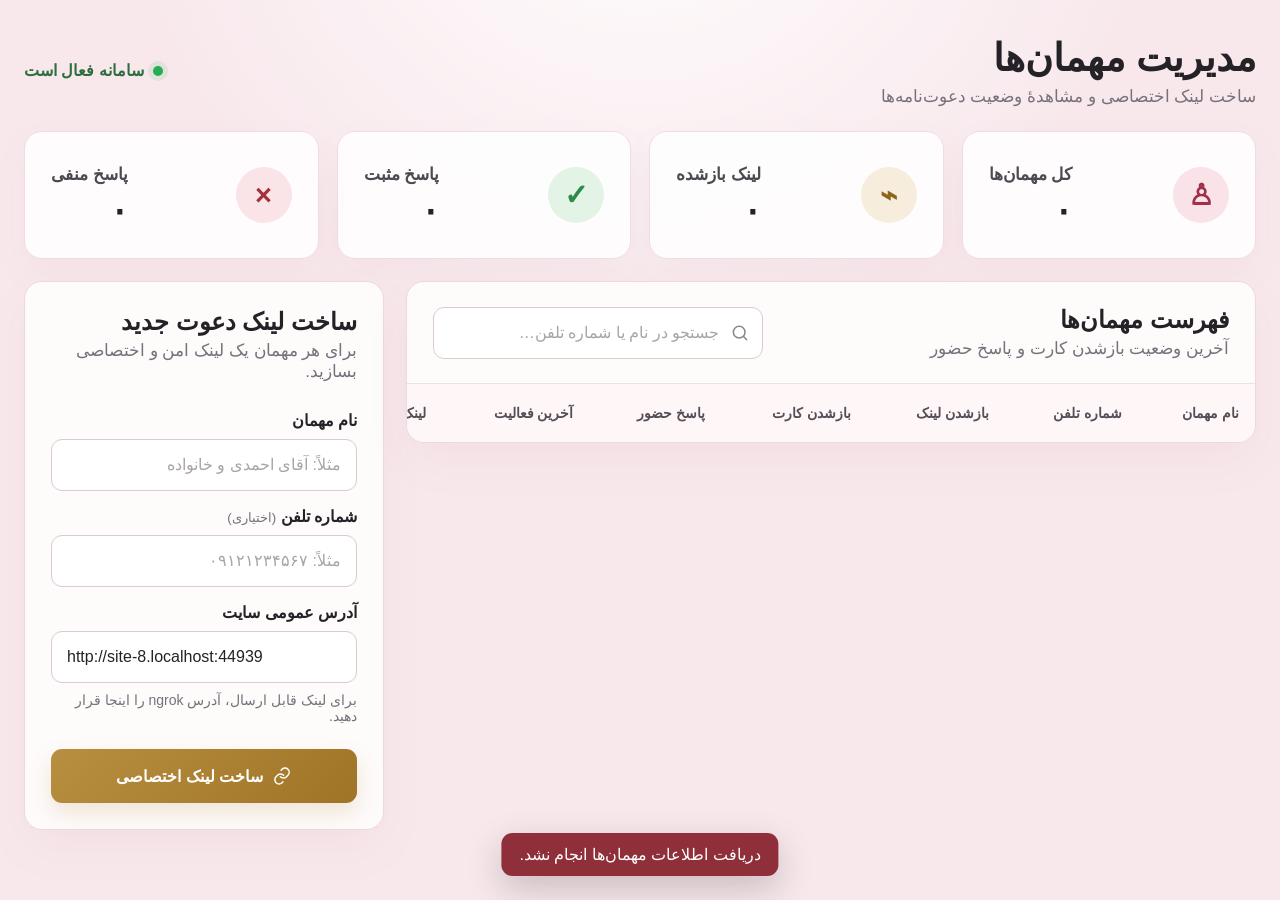
==== admin.html @ 2b66d6d1 "Add wedding invitation app and guest management" ====
<!doctype html>
<html lang="fa" dir="rtl">
  <head>
    <meta charset="UTF-8">
    <meta name="viewport" content="width=device-width, initial-scale=1">
    <meta name="theme-color" content="#f7e3e9">
    <meta name="robots" content="noindex,nofollow">
    <title>مدیریت مهمان‌ها</title>
    <link rel="stylesheet" href="./admin.css">
  </head>
  <body>
    <main class="admin-shell">
      <header class="admin-header">
        <div>
          <h1>مدیریت مهمان‌ها</h1>
          <p>ساخت لینک اختصاصی و مشاهدهٔ وضعیت دعوت‌نامه‌ها</p>
        </div>
        <span class="server-status"><i aria-hidden="true"></i> سامانه فعال است</span>
      </header>

      <section class="summary" aria-label="خلاصه وضعیت">
        <article><span class="summary__icon summary__icon--rose">♙</span><div><p>کل مهمان‌ها</p><strong id="total-count">۰</strong></div></article>
        <article><span class="summary__icon summary__icon--gold">⌁</span><div><p>لینک بازشده</p><strong id="viewed-count">۰</strong></div></article>
        <article><span class="summary__icon summary__icon--green">✓</span><div><p>پاسخ مثبت</p><strong id="yes-count">۰</strong></div></article>
        <article><span class="summary__icon summary__icon--red">×</span><div><p>پاسخ منفی</p><strong id="no-count">۰</strong></div></article>
      </section>

      <div class="admin-layout">
        <aside class="create-panel">
          <h2>ساخت لینک دعوت جدید</h2>
          <p>برای هر مهمان یک لینک امن و اختصاصی بسازید.</p>
          <form id="guest-form">
            <label for="guest-name">نام مهمان</label>
            <input id="guest-name" name="guestName" required maxlength="120" autocomplete="off" placeholder="مثلاً: آقای احمدی و خانواده">

            <label for="guest-phone">شماره تلفن <small>(اختیاری)</small></label>
            <input id="guest-phone" name="phone" maxlength="32" inputmode="tel" autocomplete="tel" placeholder="مثلاً: ۰۹۱۲۱۲۳۴۵۶۷">

            <label for="public-base">آدرس عمومی سایت</label>
            <input id="public-base" name="publicBase" type="url" inputmode="url" dir="ltr" placeholder="https://example.ngrok-free.dev">
            <p class="field-note">برای لینک قابل ارسال، آدرس ngrok را اینجا قرار دهید.</p>

            <button class="primary-button" type="submit">
              <svg viewBox="0 0 24 24" aria-hidden="true"><path d="M10 13a5 5 0 0 0 7.1.1l2-2a5 5 0 0 0-7.1-7.1l-1.1 1.1M14 11a5 5 0 0 0-7.1-.1l-2 2A5 5 0 0 0 12 20l1.1-1.1"/></svg>
              ساخت لینک اختصاصی
            </button>
          </form>
          <div class="created-link" id="created-link" hidden>
            <p>لینک مهمان آماده شد</p>
            <div><input id="created-link-value" readonly dir="ltr"><button type="button" id="copy-created-link">کپی</button></div>
          </div>
        </aside>

        <section class="guest-panel">
          <div class="guest-panel__header">
            <div><h2>فهرست مهمان‌ها</h2><p>آخرین وضعیت بازشدن کارت و پاسخ حضور</p></div>
            <label class="search-box">
              <svg viewBox="0 0 24 24" aria-hidden="true"><circle cx="11" cy="11" r="7"/><path d="m20 20-4-4"/></svg>
              <input id="guest-search" type="search" placeholder="جستجو در نام یا شماره تلفن…">
            </label>
          </div>

          <div class="table-wrap">
            <table>
              <thead><tr><th>نام مهمان</th><th>شماره تلفن</th><th>بازشدن لینک</th><th>بازشدن کارت</th><th>پاسخ حضور</th><th>آخرین فعالیت</th><th>لینک دعوت</th><th><span class="sr-only">عملیات</span></th></tr></thead>
              <tbody id="guest-rows"></tbody>
            </table>
            <div class="empty-state" id="empty-state" hidden>
              <span>♡</span><h3>هنوز مهمانی ثبت نشده است</h3><p>اولین لینک دعوت را از فرم کنار صفحه بسازید.</p>
            </div>
          </div>
        </section>
      </div>
    </main>
    <div class="toast" id="toast" role="status" aria-live="polite"></div>
    <script type="module" src="./admin.js"></script>
  </body>
</html>
---- admin.css ----
@font-face {
  font-family: "Wedding UI";
  src: url("./src/fonts/NotoNastaliqUrdu-Variable.ttf") format("truetype");
  font-display: swap;
  font-weight: 400 700;
}

:root {
  color-scheme: light;
  --canvas: #f8e8ec;
  --surface: #fffdfd;
  --surface-soft: #fff7f9;
  --ink: #242127;
  --muted: #77717b;
  --line: #ead9de;
  --gold: #ae812d;
  --gold-dark: #8d641c;
  --green: #2d8a4a;
  --red: #a3313a;
  --rose: #bd6278;
  font-family: "Segoe UI", Tahoma, Arial, sans-serif;
}

* { box-sizing: border-box; }
[hidden] { display: none !important; }
body { margin: 0; min-width: 320px; min-height: 100vh; color: var(--ink); background: radial-gradient(circle at 50% -20%, #fff 0, transparent 42%), var(--canvas); }
button, input { font: inherit; }
button { cursor: pointer; }
.admin-shell { width: min(1460px, calc(100% - 48px)); margin: 0 auto; padding: 34px 0 48px; }
.admin-header { display: flex; align-items: center; justify-content: space-between; gap: 24px; margin-bottom: 24px; }
.admin-header h1 { margin: 0; font-size: clamp(30px, 3vw, 46px); line-height: 1.25; font-weight: 800; }
.admin-header p, .create-panel > p, .guest-panel__header p { margin: 4px 0 0; color: var(--muted); font-size: 17px; }
.server-status { display: inline-flex; align-items: center; gap: 9px; color: #2d6e40; font-weight: 700; white-space: nowrap; }
.server-status i { width: 10px; height: 10px; border-radius: 50%; background: #25ad50; box-shadow: 0 0 0 5px #25ad501c; }

.summary { display: grid; grid-template-columns: repeat(4, minmax(0, 1fr)); gap: 18px; margin-bottom: 22px; }
.summary article { min-height: 128px; display: flex; align-items: center; justify-content: space-between; gap: 16px; padding: 24px 26px; border: 1px solid #efdde2; border-radius: 18px; background: #ffffffdc; box-shadow: 0 14px 38px #8f53620c; }
.summary p { margin: 0 0 8px; font-size: 17px; font-weight: 650; color: #4e4851; }
.summary strong { display: block; font-size: 34px; line-height: 1; }
.summary__icon { display: grid; place-items: center; width: 56px; height: 56px; border-radius: 50%; font: 700 29px/1 Tahoma, sans-serif; }
.summary__icon--rose { color: #9f3049; background: #f9e2e8; }
.summary__icon--gold { color: var(--gold-dark); background: #f7eddc; }
.summary__icon--green { color: var(--green); background: #e3f4e6; }
.summary__icon--red { color: var(--red); background: #fae4e7; }

.admin-layout { display: grid; grid-template-columns: minmax(0, 1fr) 360px; gap: 22px; align-items: start; }
.create-panel, .guest-panel { border: 1px solid #ead9de; border-radius: 18px; background: #fffdfde8; box-shadow: 0 18px 48px #8f53620d; }
.create-panel { grid-column: 2; padding: 26px; }
.guest-panel { grid-column: 1; grid-row: 1; min-width: 0; overflow: hidden; }
h2 { margin: 0; font-size: 24px; }
.create-panel form { display: grid; gap: 9px; margin-top: 22px; }
.create-panel label { margin-top: 7px; font-weight: 700; font-size: 16px; }
.create-panel label small { color: var(--muted); font-weight: 500; }
input { width: 100%; height: 52px; padding: 0 15px; border: 1px solid #d9cbd0; border-radius: 11px; color: var(--ink); background: white; outline: none; transition: border-color .2s ease, box-shadow .2s ease; }
input:focus { border-color: #b99042; box-shadow: 0 0 0 4px #b9904218; }
input::placeholder { color: #aaa3aa; }
.field-note { margin: 0 0 8px; color: var(--muted); font-size: 14px; }
.primary-button { min-height: 54px; display: inline-flex; align-items: center; justify-content: center; gap: 9px; margin-top: 8px; border: 0; border-radius: 11px; color: white; background: linear-gradient(135deg, #b88e40, #9f7427); box-shadow: 0 10px 22px #a57a2b2b; font-weight: 700; transition: transform .2s ease, box-shadow .2s ease; }
.primary-button:hover { transform: translateY(-2px); box-shadow: 0 14px 28px #a57a2b36; }
.primary-button:disabled { cursor: wait; opacity: .62; transform: none; }
.primary-button svg, .search-box svg, .copy-button svg { width: 20px; fill: none; stroke: currentColor; stroke-width: 1.8; stroke-linecap: round; stroke-linejoin: round; }
.created-link { margin-top: 18px; padding: 14px; border: 1px solid #d9c28b; border-radius: 12px; background: #fbf7ed; }
.created-link p { margin: 0 0 8px; color: var(--gold-dark); font-weight: 700; }
.created-link div { display: flex; gap: 8px; }
.created-link input { direction: ltr; height: 42px; font-family: Consolas, monospace; font-size: 12px; }
.created-link button { border: 1px solid #c9a960; border-radius: 9px; padding: 0 15px; color: var(--gold-dark); background: white; }

.guest-panel__header { display: flex; align-items: center; justify-content: space-between; gap: 20px; padding: 24px 26px; }
.search-box { position: relative; width: min(330px, 42%); }
.search-box svg { position: absolute; inset-inline-start: 13px; top: 16px; color: #8d858d; }
.search-box input { padding-inline-start: 43px; }
.table-wrap { overflow-x: auto; border-top: 1px solid #eee1e4; }
table { width: 100%; min-width: 980px; border-collapse: collapse; text-align: right; }
th { height: 58px; padding: 0 16px; color: #554e57; background: #fff6f8; font-size: 14px; white-space: nowrap; }
td { height: 72px; padding: 12px 16px; border-top: 1px solid #f0e6e9; vertical-align: middle; font-family: Tahoma, sans-serif; font-size: 13px; }
td:first-child { font-size: 16px; font-weight: 700; }
.muted { color: #9a9299; }
.status { display: inline-flex; align-items: center; gap: 6px; min-height: 30px; padding: 3px 10px; border-radius: 999px; white-space: nowrap; font-weight: 700; }
.status--yes { color: #237b3e; background: #e3f4e7; }
.status--no { color: #9b2f38; background: #fae5e8; }
.status--pending { color: #77717b; background: #f1eef0; }
.status--viewed { color: #6f571d; background: #f8efd9; }
.copy-button, .delete-button { display: inline-flex; align-items: center; gap: 6px; min-height: 38px; padding: 0 12px; border-radius: 9px; background: white; }
.copy-button { border: 1px solid #cba85b; color: #7e5a14; }
.delete-button { width: 38px; padding: 0; justify-content: center; border: 1px solid #ecd4da; color: #a13b4e; }
.empty-state { display: grid; place-items: center; min-height: 320px; padding: 40px; text-align: center; }
.empty-state span { font-size: 48px; color: #c794a1; }
.empty-state h3 { margin: 8px 0 0; }
.empty-state p { margin: 6px 0 0; color: var(--muted); }
.toast { position: fixed; z-index: 20; left: 50%; bottom: 24px; max-width: min(90vw, 440px); padding: 12px 18px; border-radius: 11px; color: white; background: #332f35; box-shadow: 0 12px 36px #0003; opacity: 0; translate: -50% 18px; pointer-events: none; transition: .25s ease; }
.toast.is-visible { opacity: 1; translate: -50% 0; }
.toast.is-error { background: #8e2f3a; }
.sr-only { position: absolute; width: 1px; height: 1px; padding: 0; margin: -1px; overflow: hidden; clip: rect(0,0,0,0); white-space: nowrap; border: 0; }

@media (max-width: 1000px) {
  .summary { grid-template-columns: repeat(2, 1fr); }
  .admin-layout { grid-template-columns: 1fr; }
  .create-panel, .guest-panel { grid-column: 1; grid-row: auto; }
  .create-panel { order: -1; }
}

@media (max-width: 640px) {
  .admin-shell { width: min(100% - 24px, 560px); padding-top: 20px; }
  .admin-header { align-items: flex-start; flex-direction: column; gap: 10px; }
  .admin-header p { font-size: 14px; }
  .summary { gap: 10px; }
  .summary article { min-height: 102px; padding: 15px; }
  .summary__icon { width: 42px; height: 42px; font-size: 23px; }
  .summary p { font-size: 14px; }
  .summary strong { font-size: 27px; }
  .create-panel { padding: 21px; }
  .guest-panel__header { align-items: stretch; flex-direction: column; padding: 21px; }
  .search-box { width: 100%; }
}

@media (prefers-reduced-motion: reduce) { *, *::before, *::after { scroll-behavior: auto !important; transition: none !important; } }
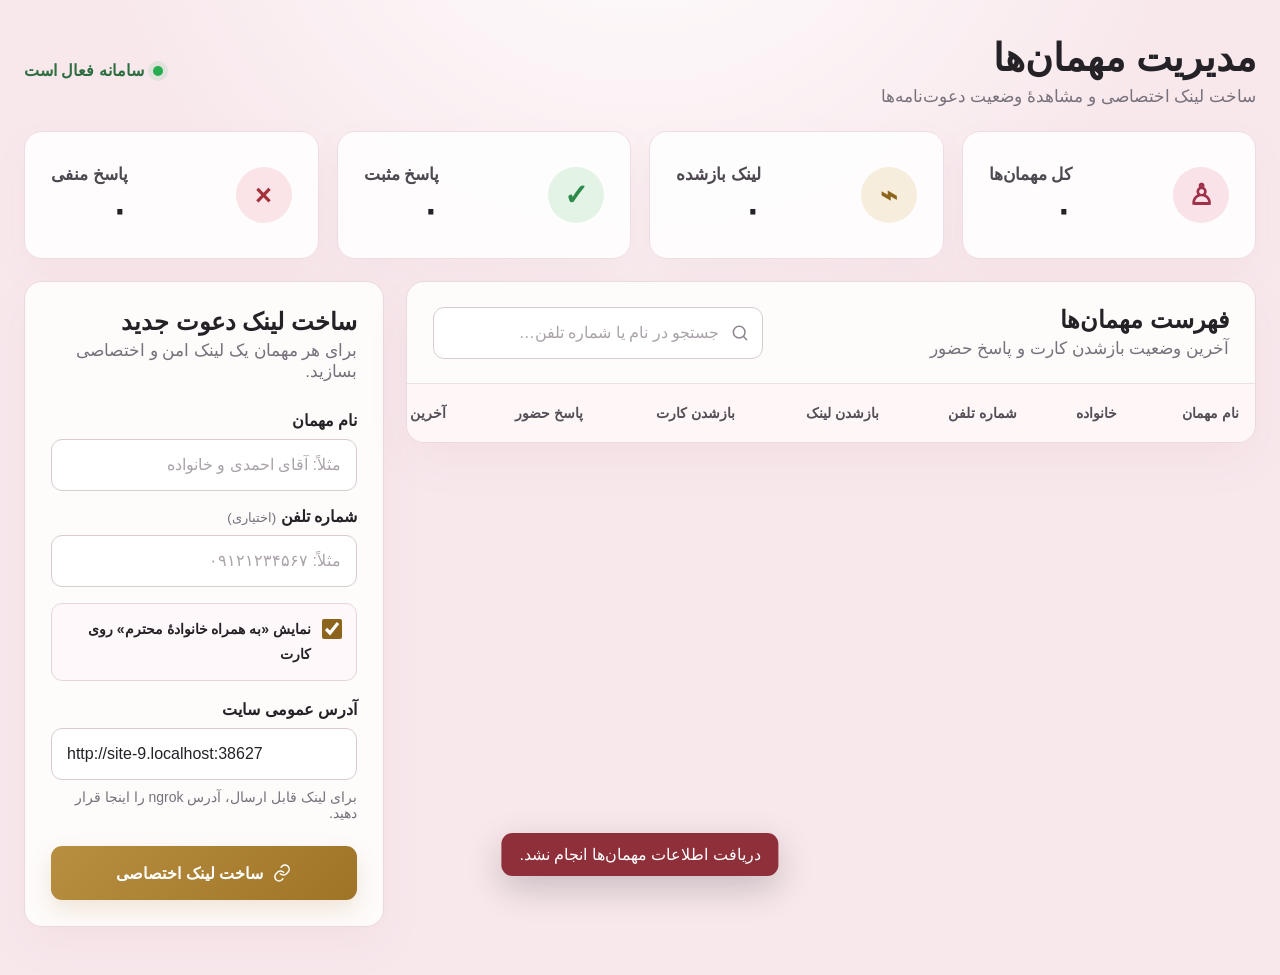
==== commit f094c432: "Add editable invitation options and message copying" ====
--- a/admin.html
+++ b/admin.html
@@ -27,8 +27,8 @@
 
       <div class="admin-layout">
         <aside class="create-panel">
-          <h2>ساخت لینک دعوت جدید</h2>
-          <p>برای هر مهمان یک لینک امن و اختصاصی بسازید.</p>
+          <h2 id="form-heading">ساخت لینک دعوت جدید</h2>
+          <p id="form-description">برای هر مهمان یک لینک امن و اختصاصی بسازید.</p>
           <form id="guest-form">
             <label for="guest-name">نام مهمان</label>
             <input id="guest-name" name="guestName" required maxlength="120" autocomplete="off" placeholder="مثلاً: آقای احمدی و خانواده">
@@ -36,17 +36,25 @@
             <label for="guest-phone">شماره تلفن <small>(اختیاری)</small></label>
             <input id="guest-phone" name="phone" maxlength="32" inputmode="tel" autocomplete="tel" placeholder="مثلاً: ۰۹۱۲۱۲۳۴۵۶۷">
 
+            <label class="checkbox-field" for="guest-companions">
+              <input id="guest-companions" name="includeCompanions" type="checkbox" checked>
+              <span>نمایش «به همراه خانوادهٔ محترم» روی کارت</span>
+            </label>
+
             <label for="public-base">آدرس عمومی سایت</label>
             <input id="public-base" name="publicBase" type="url" inputmode="url" dir="ltr" placeholder="https://example.ngrok-free.dev">
             <p class="field-note">برای لینک قابل ارسال، آدرس ngrok را اینجا قرار دهید.</p>
 
-            <button class="primary-button" type="submit">
-              <svg viewBox="0 0 24 24" aria-hidden="true"><path d="M10 13a5 5 0 0 0 7.1.1l2-2a5 5 0 0 0-7.1-7.1l-1.1 1.1M14 11a5 5 0 0 0-7.1-.1l-2 2A5 5 0 0 0 12 20l1.1-1.1"/></svg>
-              ساخت لینک اختصاصی
-            </button>
+            <div class="form-actions">
+              <button class="primary-button" type="submit">
+                <svg viewBox="0 0 24 24" aria-hidden="true"><path d="M10 13a5 5 0 0 0 7.1.1l2-2a5 5 0 0 0-7.1-7.1l-1.1 1.1M14 11a5 5 0 0 0-7.1-.1l-2 2A5 5 0 0 0 12 20l1.1-1.1"/></svg>
+                <span id="submit-label">ساخت لینک اختصاصی</span>
+              </button>
+              <button class="secondary-button" id="cancel-edit" type="button" hidden>انصراف از ویرایش</button>
+            </div>
           </form>
           <div class="created-link" id="created-link" hidden>
-            <p>لینک مهمان آماده شد</p>
+            <p id="created-link-label">لینک مهمان آماده شد</p>
             <div><input id="created-link-value" readonly dir="ltr"><button type="button" id="copy-created-link">کپی</button></div>
           </div>
         </aside>
@@ -62,7 +70,7 @@
 
           <div class="table-wrap">
             <table>
-              <thead><tr><th>نام مهمان</th><th>شماره تلفن</th><th>بازشدن لینک</th><th>بازشدن کارت</th><th>پاسخ حضور</th><th>آخرین فعالیت</th><th>لینک دعوت</th><th><span class="sr-only">عملیات</span></th></tr></thead>
+              <thead><tr><th>نام مهمان</th><th>خانواده</th><th>شماره تلفن</th><th>بازشدن لینک</th><th>بازشدن کارت</th><th>پاسخ حضور</th><th>آخرین فعالیت</th><th>لینک دعوت</th><th><span class="sr-only">عملیات</span></th></tr></thead>
               <tbody id="guest-rows"></tbody>
             </table>
             <div class="empty-state" id="empty-state" hidden>
@@ -73,6 +81,6 @@
       </div>
     </main>
     <div class="toast" id="toast" role="status" aria-live="polite"></div>
-    <script type="module" src="./admin.js"></script>
+    <script type="module" src="./admin.js?v=20261013-2"></script>
   </body>
 </html>
--- a/admin.css
+++ b/admin.css
@@ -23,7 +23,7 @@
 
 * { box-sizing: border-box; }
 [hidden] { display: none !important; }
-body { margin: 0; min-width: 320px; min-height: 100vh; color: var(--ink); background: radial-gradient(circle at 50% -20%, #fff 0, transparent 42%), var(--canvas); }
+body { margin: 0; min-width: 320px; min-height: 100vh; overflow-x: hidden; color: var(--ink); background: radial-gradient(circle at 50% -20%, #fff 0, transparent 42%), var(--canvas); }
 button, input { font: inherit; }
 button { cursor: pointer; }
 .admin-shell { width: min(1460px, calc(100% - 48px)); margin: 0 auto; padding: 34px 0 48px; }
@@ -54,11 +54,16 @@
 input { width: 100%; height: 52px; padding: 0 15px; border: 1px solid #d9cbd0; border-radius: 11px; color: var(--ink); background: white; outline: none; transition: border-color .2s ease, box-shadow .2s ease; }
 input:focus { border-color: #b99042; box-shadow: 0 0 0 4px #b9904218; }
 input::placeholder { color: #aaa3aa; }
+.checkbox-field { display: flex; align-items: flex-start; gap: 11px; margin-block: 7px 3px; padding: 13px 14px; border: 1px solid #e5d6da; border-radius: 11px; background: #fff8fa; cursor: pointer; }
+.checkbox-field input { flex: 0 0 auto; width: 20px; height: 20px; margin: 2px 0 0; padding: 0; accent-color: var(--gold-dark); box-shadow: none; }
+.checkbox-field span { font-size: 14px; line-height: 1.8; }
 .field-note { margin: 0 0 8px; color: var(--muted); font-size: 14px; }
-.primary-button { min-height: 54px; display: inline-flex; align-items: center; justify-content: center; gap: 9px; margin-top: 8px; border: 0; border-radius: 11px; color: white; background: linear-gradient(135deg, #b88e40, #9f7427); box-shadow: 0 10px 22px #a57a2b2b; font-weight: 700; transition: transform .2s ease, box-shadow .2s ease; }
+.form-actions { display: grid; gap: 9px; margin-top: 8px; }
+.primary-button { min-height: 54px; display: inline-flex; align-items: center; justify-content: center; gap: 9px; border: 0; border-radius: 11px; color: white; background: linear-gradient(135deg, #b88e40, #9f7427); box-shadow: 0 10px 22px #a57a2b2b; font-weight: 700; transition: transform .2s ease, box-shadow .2s ease; }
 .primary-button:hover { transform: translateY(-2px); box-shadow: 0 14px 28px #a57a2b36; }
 .primary-button:disabled { cursor: wait; opacity: .62; transform: none; }
-.primary-button svg, .search-box svg, .copy-button svg { width: 20px; fill: none; stroke: currentColor; stroke-width: 1.8; stroke-linecap: round; stroke-linejoin: round; }
+.secondary-button { min-height: 44px; border: 1px solid #d9cbd0; border-radius: 10px; color: #675f68; background: white; font-weight: 700; }
+.primary-button svg, .search-box svg, .copy-button svg, .message-button svg { width: 20px; fill: none; stroke: currentColor; stroke-width: 1.8; stroke-linecap: round; stroke-linejoin: round; }
 .created-link { margin-top: 18px; padding: 14px; border: 1px solid #d9c28b; border-radius: 12px; background: #fbf7ed; }
 .created-link p { margin: 0 0 8px; color: var(--gold-dark); font-weight: 700; }
 .created-link div { display: flex; gap: 8px; }
@@ -70,7 +75,7 @@
 .search-box svg { position: absolute; inset-inline-start: 13px; top: 16px; color: #8d858d; }
 .search-box input { padding-inline-start: 43px; }
 .table-wrap { overflow-x: auto; border-top: 1px solid #eee1e4; }
-table { width: 100%; min-width: 980px; border-collapse: collapse; text-align: right; }
+table { width: 100%; min-width: 1120px; border-collapse: collapse; text-align: right; }
 th { height: 58px; padding: 0 16px; color: #554e57; background: #fff6f8; font-size: 14px; white-space: nowrap; }
 td { height: 72px; padding: 12px 16px; border-top: 1px solid #f0e6e9; vertical-align: middle; font-family: Tahoma, sans-serif; font-size: 13px; }
 td:first-child { font-size: 16px; font-weight: 700; }
@@ -80,9 +85,14 @@
 .status--no { color: #9b2f38; background: #fae5e8; }
 .status--pending { color: #77717b; background: #f1eef0; }
 .status--viewed { color: #6f571d; background: #f8efd9; }
-.copy-button, .delete-button { display: inline-flex; align-items: center; gap: 6px; min-height: 38px; padding: 0 12px; border-radius: 9px; background: white; }
+.status--family { color: #6f571d; background: #f8efd9; }
+.copy-button, .message-button, .edit-button, .delete-button { display: inline-flex; align-items: center; gap: 6px; min-height: 38px; padding: 0 12px; border-radius: 9px; background: white; white-space: nowrap; }
 .copy-button { border: 1px solid #cba85b; color: #7e5a14; }
+.message-button { border: 1px solid #cf9aac; color: #91445d; }
+.edit-button { border: 1px solid #b8cedd; color: #356580; }
 .delete-button { width: 38px; padding: 0; justify-content: center; border: 1px solid #ecd4da; color: #a13b4e; }
+.link-actions { display: flex; align-items: center; gap: 7px; }
+.row-actions { display: flex; align-items: center; gap: 7px; }
 .empty-state { display: grid; place-items: center; min-height: 320px; padding: 40px; text-align: center; }
 .empty-state span { font-size: 48px; color: #c794a1; }
 .empty-state h3 { margin: 8px 0 0; }
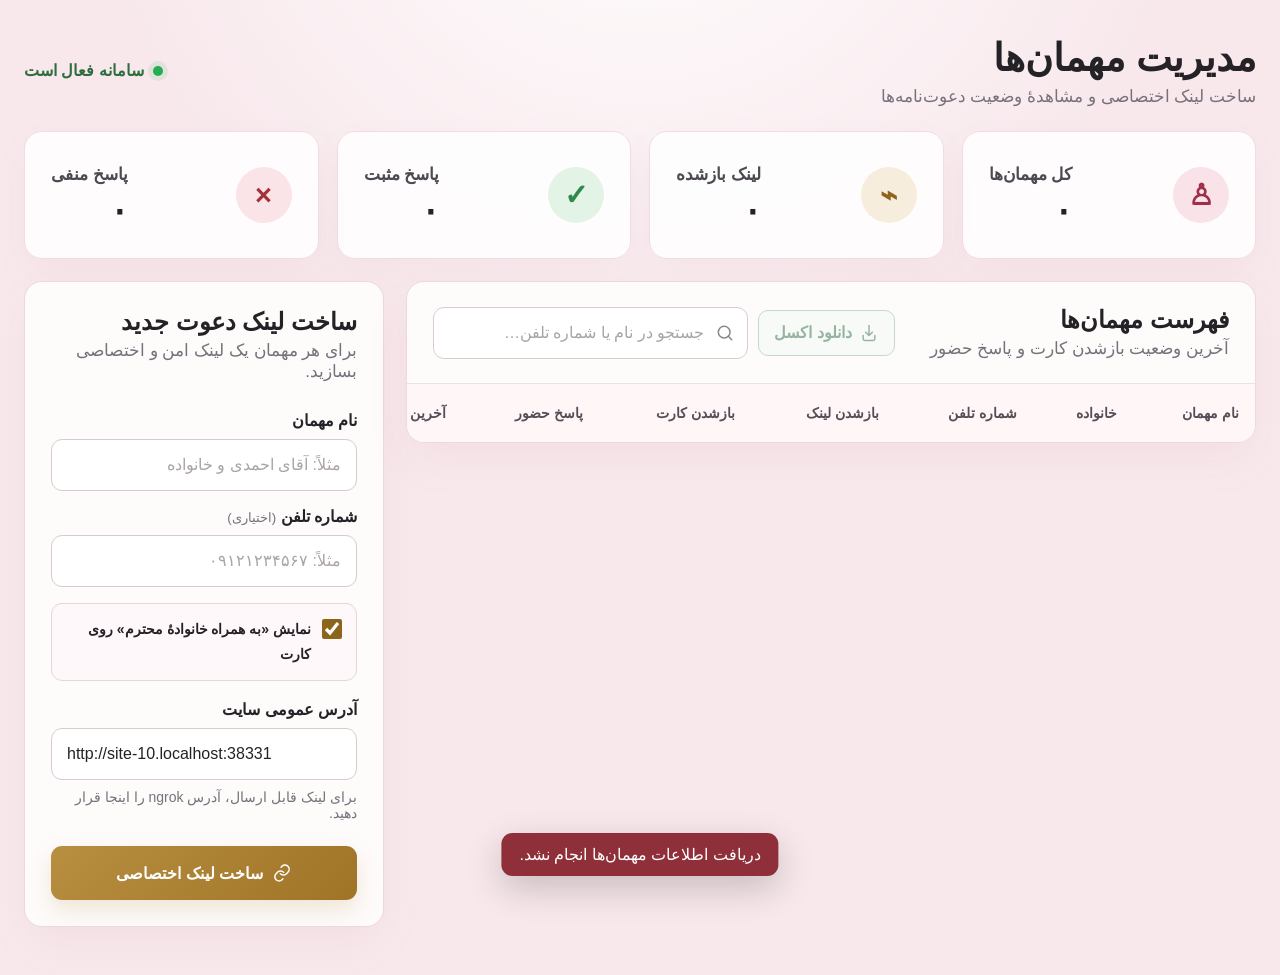
==== commit f980bffa: "Add Excel export for guest invitations" ====
--- a/admin.html
+++ b/admin.html
@@ -6,7 +6,7 @@
     <meta name="theme-color" content="#f7e3e9">
     <meta name="robots" content="noindex,nofollow">
     <title>مدیریت مهمان‌ها</title>
-    <link rel="stylesheet" href="./admin.css">
+    <link rel="stylesheet" href="./admin.css?v=20261013-3">
   </head>
   <body>
     <main class="admin-shell">
@@ -62,10 +62,16 @@
         <section class="guest-panel">
           <div class="guest-panel__header">
             <div><h2>فهرست مهمان‌ها</h2><p>آخرین وضعیت بازشدن کارت و پاسخ حضور</p></div>
-            <label class="search-box">
-              <svg viewBox="0 0 24 24" aria-hidden="true"><circle cx="11" cy="11" r="7"/><path d="m20 20-4-4"/></svg>
-              <input id="guest-search" type="search" placeholder="جستجو در نام یا شماره تلفن…">
-            </label>
+            <div class="guest-panel__controls">
+              <button class="export-button" id="export-guests" type="button" disabled>
+                <svg viewBox="0 0 24 24" aria-hidden="true"><path d="M12 3v12m0 0 4-4m-4 4-4-4"/><path d="M5 15v4a2 2 0 0 0 2 2h10a2 2 0 0 0 2-2v-4"/></svg>
+                <span>دانلود اکسل</span>
+              </button>
+              <label class="search-box">
+                <svg viewBox="0 0 24 24" aria-hidden="true"><circle cx="11" cy="11" r="7"/><path d="m20 20-4-4"/></svg>
+                <input id="guest-search" type="search" placeholder="جستجو در نام یا شماره تلفن…">
+              </label>
+            </div>
           </div>
 
           <div class="table-wrap">
@@ -81,6 +87,6 @@
       </div>
     </main>
     <div class="toast" id="toast" role="status" aria-live="polite"></div>
-    <script type="module" src="./admin.js?v=20261013-2"></script>
+    <script type="module" src="./admin.js?v=20261013-3"></script>
   </body>
 </html>
--- a/admin.css
+++ b/admin.css
@@ -63,7 +63,7 @@
 .primary-button:hover { transform: translateY(-2px); box-shadow: 0 14px 28px #a57a2b36; }
 .primary-button:disabled { cursor: wait; opacity: .62; transform: none; }
 .secondary-button { min-height: 44px; border: 1px solid #d9cbd0; border-radius: 10px; color: #675f68; background: white; font-weight: 700; }
-.primary-button svg, .search-box svg, .copy-button svg, .message-button svg { width: 20px; fill: none; stroke: currentColor; stroke-width: 1.8; stroke-linecap: round; stroke-linejoin: round; }
+.primary-button svg, .search-box svg, .copy-button svg, .message-button svg, .export-button svg { width: 20px; fill: none; stroke: currentColor; stroke-width: 1.8; stroke-linecap: round; stroke-linejoin: round; }
 .created-link { margin-top: 18px; padding: 14px; border: 1px solid #d9c28b; border-radius: 12px; background: #fbf7ed; }
 .created-link p { margin: 0 0 8px; color: var(--gold-dark); font-weight: 700; }
 .created-link div { display: flex; gap: 8px; }
@@ -71,9 +71,13 @@
 .created-link button { border: 1px solid #c9a960; border-radius: 9px; padding: 0 15px; color: var(--gold-dark); background: white; }
 
 .guest-panel__header { display: flex; align-items: center; justify-content: space-between; gap: 20px; padding: 24px 26px; }
-.search-box { position: relative; width: min(330px, 42%); }
+.guest-panel__controls { display: flex; align-items: center; justify-content: flex-end; gap: 10px; width: min(520px, 58%); }
+.search-box { position: relative; flex: 1 1 280px; min-width: 190px; }
 .search-box svg { position: absolute; inset-inline-start: 13px; top: 16px; color: #8d858d; }
 .search-box input { padding-inline-start: 43px; }
+.export-button { min-height: 46px; display: inline-flex; align-items: center; justify-content: center; gap: 7px; padding: 0 15px; border: 1px solid #87b49a; border-radius: 10px; color: #276841; background: #f2faf4; font-weight: 750; white-space: nowrap; transition: transform .2s ease, background-color .2s ease; }
+.export-button:hover:not(:disabled) { transform: translateY(-1px); background: #e8f6ec; }
+.export-button:disabled { cursor: not-allowed; opacity: .48; }
 .table-wrap { overflow-x: auto; border-top: 1px solid #eee1e4; }
 table { width: 100%; min-width: 1120px; border-collapse: collapse; text-align: right; }
 th { height: 58px; padding: 0 16px; color: #554e57; background: #fff6f8; font-size: 14px; white-space: nowrap; }
@@ -120,7 +124,9 @@
   .summary strong { font-size: 27px; }
   .create-panel { padding: 21px; }
   .guest-panel__header { align-items: stretch; flex-direction: column; padding: 21px; }
-  .search-box { width: 100%; }
+  .guest-panel__controls { align-items: stretch; flex-direction: column; width: 100%; }
+  .search-box { flex-basis: auto; width: 100%; }
+  .export-button { width: 100%; }
 }
 
 @media (prefers-reduced-motion: reduce) { *, *::before, *::after { scroll-behavior: auto !important; transition: none !important; } }
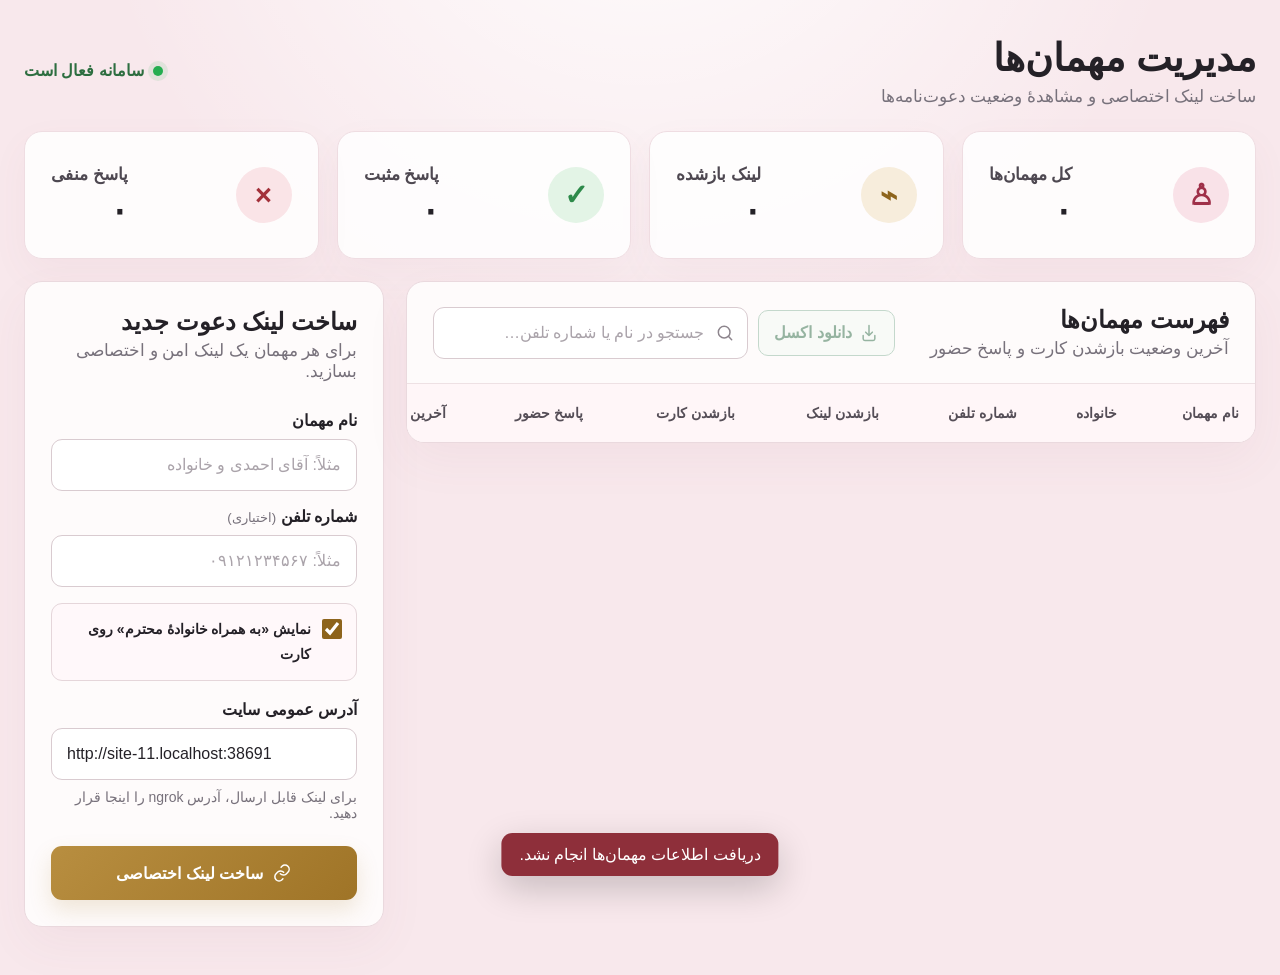
==== commit 1f239c54: "Fix mobile admin guest layout" ====
--- a/admin.html
+++ b/admin.html
@@ -6,7 +6,7 @@
     <meta name="theme-color" content="#f7e3e9">
     <meta name="robots" content="noindex,nofollow">
     <title>مدیریت مهمان‌ها</title>
-    <link rel="stylesheet" href="./admin.css?v=20261013-3">
+    <link rel="stylesheet" href="./admin.css?v=20261014-1">
   </head>
   <body>
     <main class="admin-shell">
@@ -87,6 +87,6 @@
       </div>
     </main>
     <div class="toast" id="toast" role="status" aria-live="polite"></div>
-    <script type="module" src="./admin.js?v=20261013-3"></script>
+    <script type="module" src="./admin.js?v=20261014-1"></script>
   </body>
 </html>
--- a/admin.css
+++ b/admin.css
@@ -23,6 +23,7 @@
 
 * { box-sizing: border-box; }
 [hidden] { display: none !important; }
+html { overflow-x: clip; }
 body { margin: 0; min-width: 320px; min-height: 100vh; overflow-x: hidden; color: var(--ink); background: radial-gradient(circle at 50% -20%, #fff 0, transparent 42%), var(--canvas); }
 button, input { font: inherit; }
 button { cursor: pointer; }
@@ -113,6 +114,27 @@
   .create-panel { order: -1; }
 }
 
+@media (max-width: 820px) {
+  .table-wrap { overflow: visible; padding: 14px; background: #fff8fa80; }
+  table { display: block; min-width: 0; }
+  thead { display: none; }
+  tbody { display: grid; gap: 12px; }
+  tbody tr { display: grid; grid-template-columns: repeat(2, minmax(0, 1fr)); overflow: hidden; border: 1px solid #eadde1; border-radius: 14px; background: #fff; box-shadow: 0 8px 22px #8f53620a; }
+  tbody td { display: flex; min-width: 0; min-height: 68px; height: auto; padding: 11px 12px; flex-direction: column; align-items: flex-start; justify-content: center; gap: 4px; border-top: 0; border-bottom: 1px solid #f1e7ea; font-size: 13px; overflow-wrap: anywhere; }
+  tbody td:nth-child(odd) { border-inline-end: 1px solid #f1e7ea; }
+  tbody td::before { content: attr(data-label); display: block; color: #8a8189; font-size: 11px; font-weight: 650; line-height: 1.5; }
+  tbody td:first-child { grid-column: 1 / -1; min-height: 62px; border-inline-end: 0; color: #352f36; background: #fff7f9; font-size: 17px; }
+  tbody td:nth-child(8), tbody td:nth-child(9) { grid-column: 1 / -1; border-inline-end: 0; }
+  tbody td:nth-child(9) { border-bottom: 0; }
+  .link-actions { width: 100%; flex-wrap: wrap; }
+  .link-actions .copy-button, .link-actions .message-button { flex: 1 1 130px; justify-content: center; }
+  tbody td.row-actions { flex-direction: row; flex-wrap: wrap; align-items: center; justify-content: stretch; }
+  tbody td.row-actions::before { flex: 1 0 100%; }
+  .row-actions .edit-button { flex: 1; justify-content: center; }
+  .row-actions .delete-button { flex: 0 0 44px; width: 44px; }
+  .empty-state { min-height: 240px; border: 1px dashed #ead9de; border-radius: 14px; background: white; }
+}
+
 @media (max-width: 640px) {
   .admin-shell { width: min(100% - 24px, 560px); padding-top: 20px; }
   .admin-header { align-items: flex-start; flex-direction: column; gap: 10px; }
